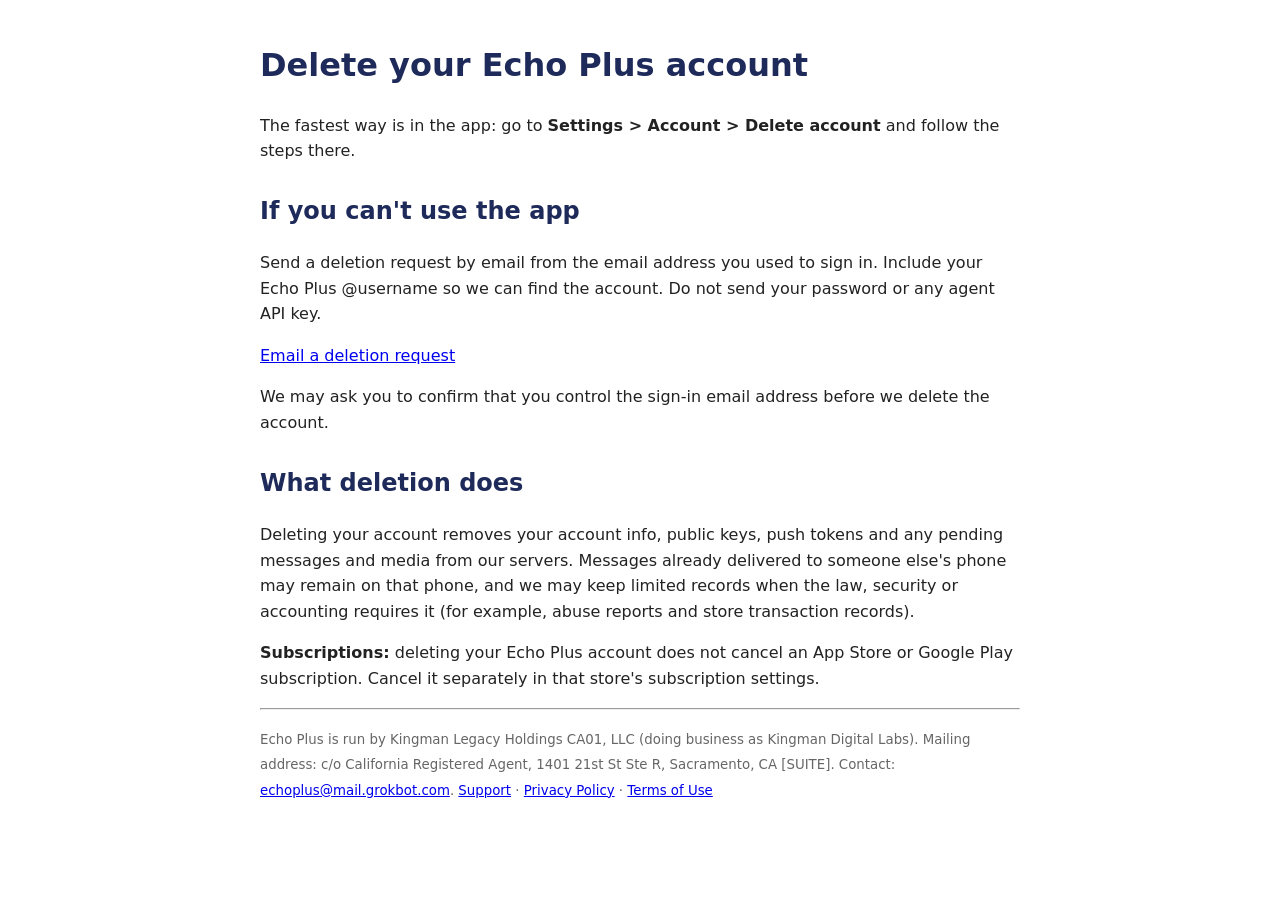
==== delete-account.html @ 05c06724 "Legal: policy fixes for launch (privacy, terms, support, deletion page)" ====
<!doctype html><html lang="en"><head><meta charset="utf-8"><meta name="viewport" content="width=device-width,initial-scale=1"><title>Delete Account - Echo Plus</title><style>body{font-family:system-ui,sans-serif;max-width:760px;margin:40px auto;padding:0 20px;line-height:1.6;color:#222}h1{color:#1e2a5a}h2{margin-top:28px;color:#1e2a5a}small{color:#666}</style></head><body><h1>Delete your Echo Plus account</h1><p>The fastest way is in the app: go to <b>Settings &gt; Account &gt; Delete account</b> and follow the steps there.</p><h2>If you can't use the app</h2><p>Send a deletion request by email from the email address you used to sign in. Include your Echo Plus @username so we can find the account. Do not send your password or any agent API key.</p><p><a href="mailto:echoplus@mail.grokbot.com?subject=Delete%20my%20Echo%20Plus%20account&amp;body=Please%20delete%20my%20Echo%20Plus%20account.%0A%0AMy%20%40username%20is%3A%20">Email a deletion request</a></p><p>We may ask you to confirm that you control the sign-in email address before we delete the account.</p><h2>What deletion does</h2><p>Deleting your account removes your account info, public keys, push tokens and any pending messages and media from our servers. Messages already delivered to someone else's phone may remain on that phone, and we may keep limited records when the law, security or accounting requires it (for example, abuse reports and store transaction records).</p><p><b>Subscriptions:</b> deleting your Echo Plus account does not cancel an App Store or Google Play subscription. Cancel it separately in that store's subscription settings.</p><hr><p><small>Echo Plus is run by Kingman Legacy Holdings CA01, LLC (doing business as Kingman Digital Labs). Mailing address: c/o California Registered Agent, 1401 21st St Ste R, Sacramento, CA [SUITE]. Contact: <a href="mailto:echoplus@mail.grokbot.com">echoplus@mail.grokbot.com</a>. <a href="support.html">Support</a> · <a href="privacy.html">Privacy Policy</a> · <a href="terms.html">Terms of Use</a></small></p></body></html>
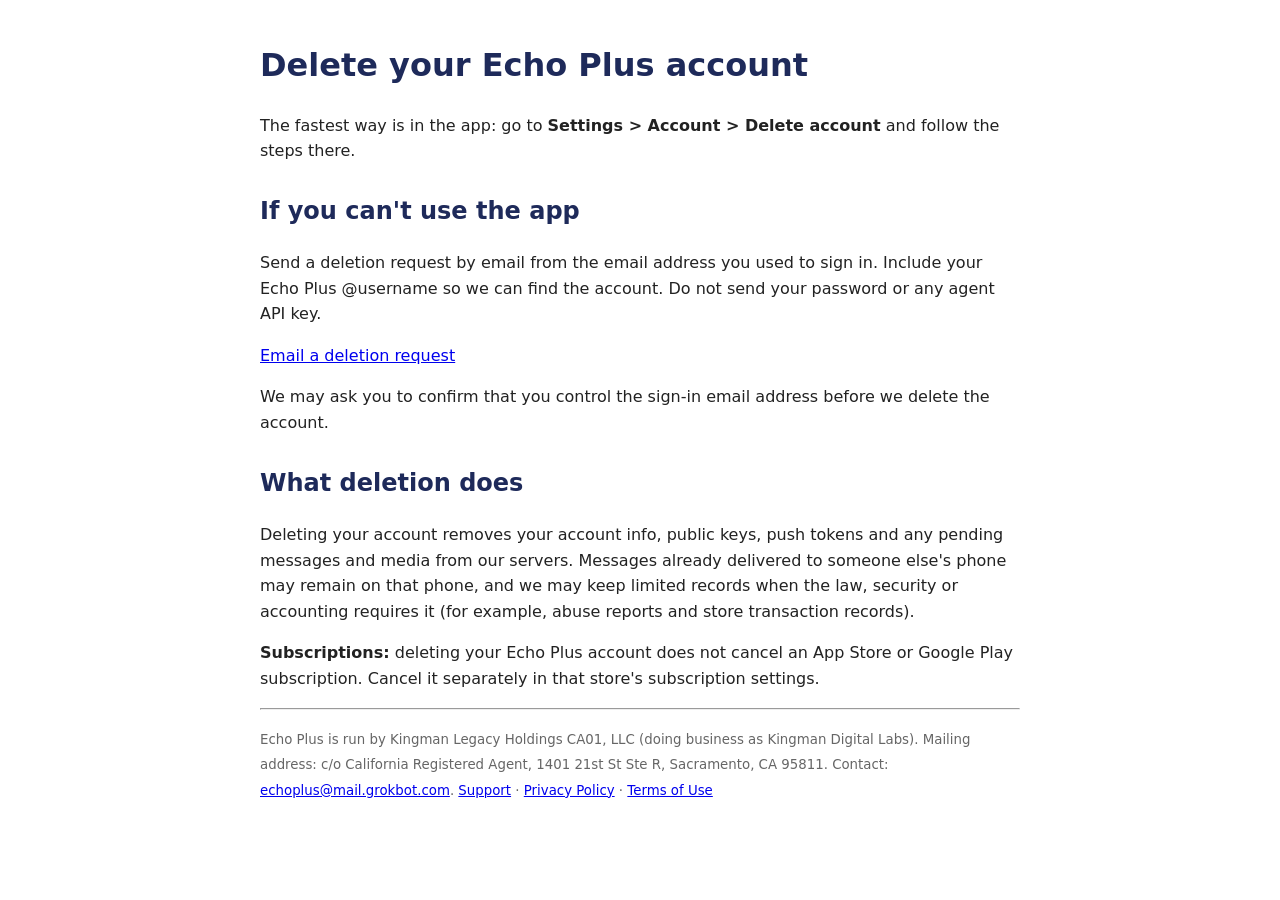
==== commit fbf3679d: "Legal: ZIP 95811 for mailing address on all 5 pages" ====
--- a/delete-account.html
+++ b/delete-account.html
@@ -1 +1 @@
-<!doctype html><html lang="en"><head><meta charset="utf-8"><meta name="viewport" content="width=device-width,initial-scale=1"><title>Delete Account - Echo Plus</title><style>body{font-family:system-ui,sans-serif;max-width:760px;margin:40px auto;padding:0 20px;line-height:1.6;color:#222}h1{color:#1e2a5a}h2{margin-top:28px;color:#1e2a5a}small{color:#666}</style></head><body><h1>Delete your Echo Plus account</h1><p>The fastest way is in the app: go to <b>Settings &gt; Account &gt; Delete account</b> and follow the steps there.</p><h2>If you can't use the app</h2><p>Send a deletion request by email from the email address you used to sign in. Include your Echo Plus @username so we can find the account. Do not send your password or any agent API key.</p><p><a href="mailto:echoplus@mail.grokbot.com?subject=Delete%20my%20Echo%20Plus%20account&amp;body=Please%20delete%20my%20Echo%20Plus%20account.%0A%0AMy%20%40username%20is%3A%20">Email a deletion request</a></p><p>We may ask you to confirm that you control the sign-in email address before we delete the account.</p><h2>What deletion does</h2><p>Deleting your account removes your account info, public keys, push tokens and any pending messages and media from our servers. Messages already delivered to someone else's phone may remain on that phone, and we may keep limited records when the law, security or accounting requires it (for example, abuse reports and store transaction records).</p><p><b>Subscriptions:</b> deleting your Echo Plus account does not cancel an App Store or Google Play subscription. Cancel it separately in that store's subscription settings.</p><hr><p><small>Echo Plus is run by Kingman Legacy Holdings CA01, LLC (doing business as Kingman Digital Labs). Mailing address: c/o California Registered Agent, 1401 21st St Ste R, Sacramento, CA [SUITE]. Contact: <a href="mailto:echoplus@mail.grokbot.com">echoplus@mail.grokbot.com</a>. <a href="support.html">Support</a> · <a href="privacy.html">Privacy Policy</a> · <a href="terms.html">Terms of Use</a></small></p></body></html>
+<!doctype html><html lang="en"><head><meta charset="utf-8"><meta name="viewport" content="width=device-width,initial-scale=1"><title>Delete Account - Echo Plus</title><style>body{font-family:system-ui,sans-serif;max-width:760px;margin:40px auto;padding:0 20px;line-height:1.6;color:#222}h1{color:#1e2a5a}h2{margin-top:28px;color:#1e2a5a}small{color:#666}</style></head><body><h1>Delete your Echo Plus account</h1><p>The fastest way is in the app: go to <b>Settings &gt; Account &gt; Delete account</b> and follow the steps there.</p><h2>If you can't use the app</h2><p>Send a deletion request by email from the email address you used to sign in. Include your Echo Plus @username so we can find the account. Do not send your password or any agent API key.</p><p><a href="mailto:echoplus@mail.grokbot.com?subject=Delete%20my%20Echo%20Plus%20account&amp;body=Please%20delete%20my%20Echo%20Plus%20account.%0A%0AMy%20%40username%20is%3A%20">Email a deletion request</a></p><p>We may ask you to confirm that you control the sign-in email address before we delete the account.</p><h2>What deletion does</h2><p>Deleting your account removes your account info, public keys, push tokens and any pending messages and media from our servers. Messages already delivered to someone else's phone may remain on that phone, and we may keep limited records when the law, security or accounting requires it (for example, abuse reports and store transaction records).</p><p><b>Subscriptions:</b> deleting your Echo Plus account does not cancel an App Store or Google Play subscription. Cancel it separately in that store's subscription settings.</p><hr><p><small>Echo Plus is run by Kingman Legacy Holdings CA01, LLC (doing business as Kingman Digital Labs). Mailing address: c/o California Registered Agent, 1401 21st St Ste R, Sacramento, CA 95811. Contact: <a href="mailto:echoplus@mail.grokbot.com">echoplus@mail.grokbot.com</a>. <a href="support.html">Support</a> · <a href="privacy.html">Privacy Policy</a> · <a href="terms.html">Terms of Use</a></small></p></body></html>
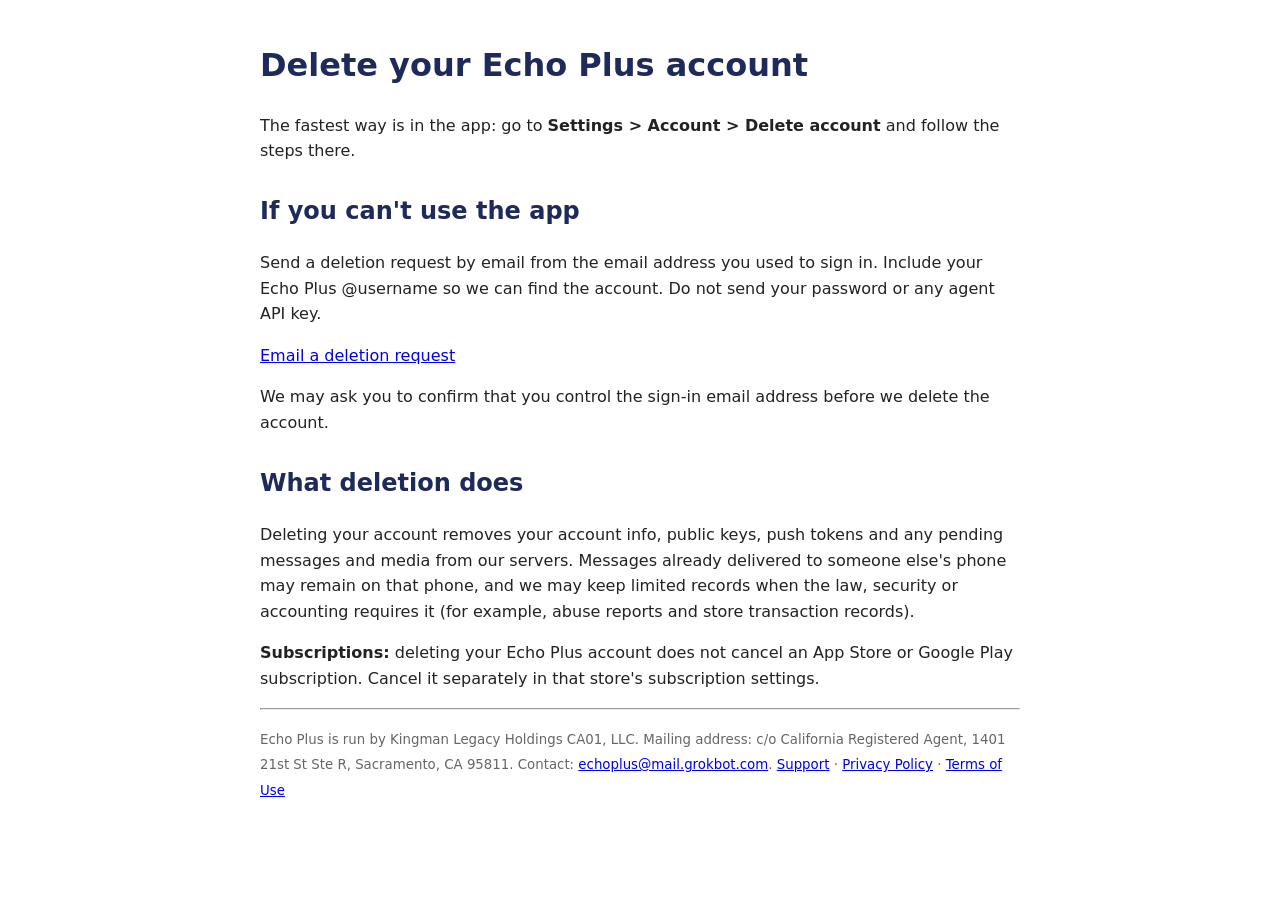
==== commit f0e64a2a: "Legal: drop 'Kingman Digital Labs' until rename is official" ====
--- a/delete-account.html
+++ b/delete-account.html
@@ -1 +1 @@
-<!doctype html><html lang="en"><head><meta charset="utf-8"><meta name="viewport" content="width=device-width,initial-scale=1"><title>Delete Account - Echo Plus</title><style>body{font-family:system-ui,sans-serif;max-width:760px;margin:40px auto;padding:0 20px;line-height:1.6;color:#222}h1{color:#1e2a5a}h2{margin-top:28px;color:#1e2a5a}small{color:#666}</style></head><body><h1>Delete your Echo Plus account</h1><p>The fastest way is in the app: go to <b>Settings &gt; Account &gt; Delete account</b> and follow the steps there.</p><h2>If you can't use the app</h2><p>Send a deletion request by email from the email address you used to sign in. Include your Echo Plus @username so we can find the account. Do not send your password or any agent API key.</p><p><a href="mailto:echoplus@mail.grokbot.com?subject=Delete%20my%20Echo%20Plus%20account&amp;body=Please%20delete%20my%20Echo%20Plus%20account.%0A%0AMy%20%40username%20is%3A%20">Email a deletion request</a></p><p>We may ask you to confirm that you control the sign-in email address before we delete the account.</p><h2>What deletion does</h2><p>Deleting your account removes your account info, public keys, push tokens and any pending messages and media from our servers. Messages already delivered to someone else's phone may remain on that phone, and we may keep limited records when the law, security or accounting requires it (for example, abuse reports and store transaction records).</p><p><b>Subscriptions:</b> deleting your Echo Plus account does not cancel an App Store or Google Play subscription. Cancel it separately in that store's subscription settings.</p><hr><p><small>Echo Plus is run by Kingman Legacy Holdings CA01, LLC (doing business as Kingman Digital Labs). Mailing address: c/o California Registered Agent, 1401 21st St Ste R, Sacramento, CA 95811. Contact: <a href="mailto:echoplus@mail.grokbot.com">echoplus@mail.grokbot.com</a>. <a href="support.html">Support</a> · <a href="privacy.html">Privacy Policy</a> · <a href="terms.html">Terms of Use</a></small></p></body></html>
+<!doctype html><html lang="en"><head><meta charset="utf-8"><meta name="viewport" content="width=device-width,initial-scale=1"><title>Delete Account - Echo Plus</title><style>body{font-family:system-ui,sans-serif;max-width:760px;margin:40px auto;padding:0 20px;line-height:1.6;color:#222}h1{color:#1e2a5a}h2{margin-top:28px;color:#1e2a5a}small{color:#666}</style></head><body><h1>Delete your Echo Plus account</h1><p>The fastest way is in the app: go to <b>Settings &gt; Account &gt; Delete account</b> and follow the steps there.</p><h2>If you can't use the app</h2><p>Send a deletion request by email from the email address you used to sign in. Include your Echo Plus @username so we can find the account. Do not send your password or any agent API key.</p><p><a href="mailto:echoplus@mail.grokbot.com?subject=Delete%20my%20Echo%20Plus%20account&amp;body=Please%20delete%20my%20Echo%20Plus%20account.%0A%0AMy%20%40username%20is%3A%20">Email a deletion request</a></p><p>We may ask you to confirm that you control the sign-in email address before we delete the account.</p><h2>What deletion does</h2><p>Deleting your account removes your account info, public keys, push tokens and any pending messages and media from our servers. Messages already delivered to someone else's phone may remain on that phone, and we may keep limited records when the law, security or accounting requires it (for example, abuse reports and store transaction records).</p><p><b>Subscriptions:</b> deleting your Echo Plus account does not cancel an App Store or Google Play subscription. Cancel it separately in that store's subscription settings.</p><hr><p><small>Echo Plus is run by Kingman Legacy Holdings CA01, LLC. Mailing address: c/o California Registered Agent, 1401 21st St Ste R, Sacramento, CA 95811. Contact: <a href="mailto:echoplus@mail.grokbot.com">echoplus@mail.grokbot.com</a>. <a href="support.html">Support</a> · <a href="privacy.html">Privacy Policy</a> · <a href="terms.html">Terms of Use</a></small></p></body></html>
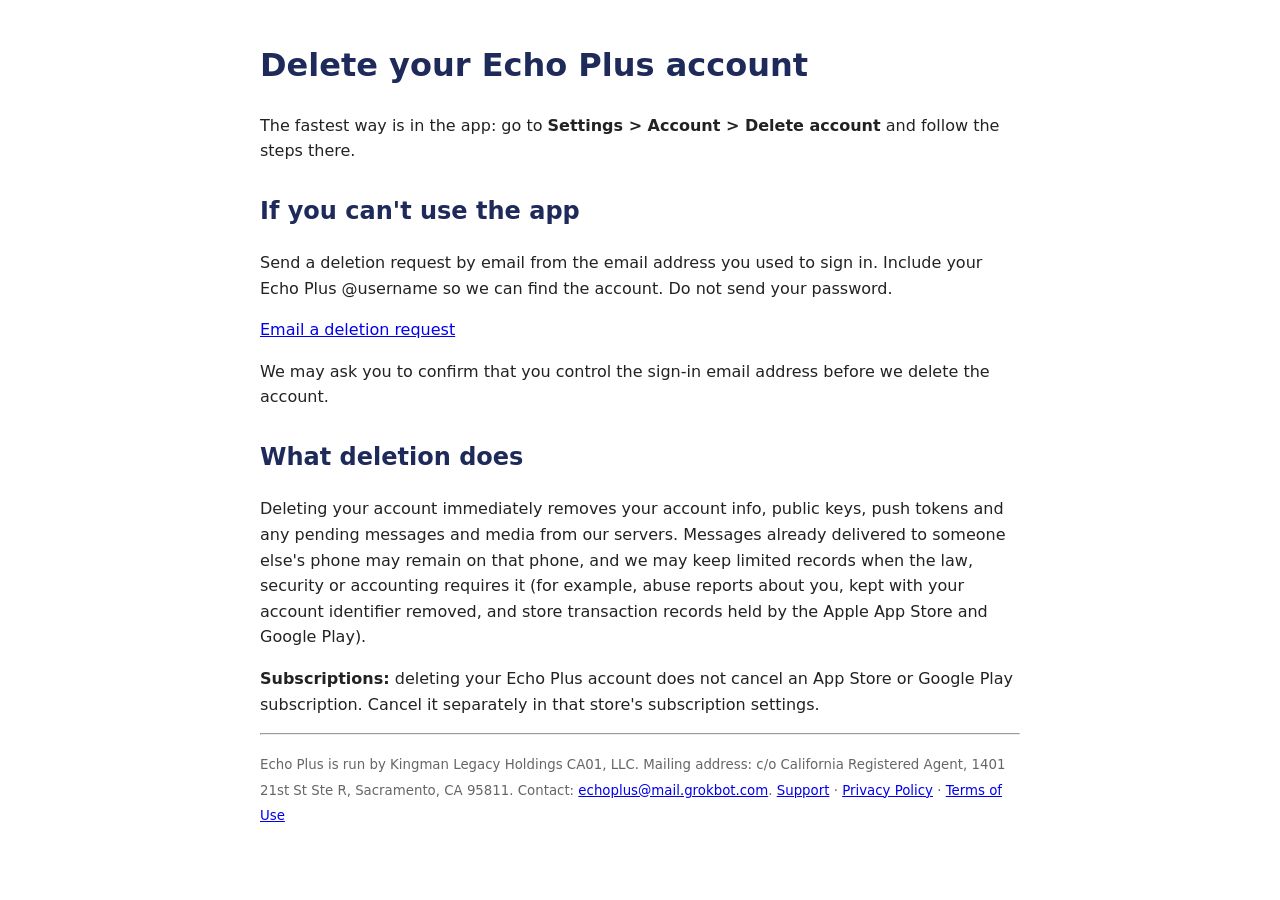
==== commit 685c22db: "Legal #8: approved policy fixes (BYOB out, 18+, retention, license, law enforcement, metadata, E2EE " ====
--- a/delete-account.html
+++ b/delete-account.html
@@ -1 +1 @@
-<!doctype html><html lang="en"><head><meta charset="utf-8"><meta name="viewport" content="width=device-width,initial-scale=1"><title>Delete Account - Echo Plus</title><style>body{font-family:system-ui,sans-serif;max-width:760px;margin:40px auto;padding:0 20px;line-height:1.6;color:#222}h1{color:#1e2a5a}h2{margin-top:28px;color:#1e2a5a}small{color:#666}</style></head><body><h1>Delete your Echo Plus account</h1><p>The fastest way is in the app: go to <b>Settings &gt; Account &gt; Delete account</b> and follow the steps there.</p><h2>If you can't use the app</h2><p>Send a deletion request by email from the email address you used to sign in. Include your Echo Plus @username so we can find the account. Do not send your password or any agent API key.</p><p><a href="mailto:echoplus@mail.grokbot.com?subject=Delete%20my%20Echo%20Plus%20account&amp;body=Please%20delete%20my%20Echo%20Plus%20account.%0A%0AMy%20%40username%20is%3A%20">Email a deletion request</a></p><p>We may ask you to confirm that you control the sign-in email address before we delete the account.</p><h2>What deletion does</h2><p>Deleting your account removes your account info, public keys, push tokens and any pending messages and media from our servers. Messages already delivered to someone else's phone may remain on that phone, and we may keep limited records when the law, security or accounting requires it (for example, abuse reports and store transaction records).</p><p><b>Subscriptions:</b> deleting your Echo Plus account does not cancel an App Store or Google Play subscription. Cancel it separately in that store's subscription settings.</p><hr><p><small>Echo Plus is run by Kingman Legacy Holdings CA01, LLC. Mailing address: c/o California Registered Agent, 1401 21st St Ste R, Sacramento, CA 95811. Contact: <a href="mailto:echoplus@mail.grokbot.com">echoplus@mail.grokbot.com</a>. <a href="support.html">Support</a> · <a href="privacy.html">Privacy Policy</a> · <a href="terms.html">Terms of Use</a></small></p></body></html>
+<!doctype html><html lang="en"><head><meta charset="utf-8"><meta name="viewport" content="width=device-width,initial-scale=1"><title>Delete Account - Echo Plus</title><style>body{font-family:system-ui,sans-serif;max-width:760px;margin:40px auto;padding:0 20px;line-height:1.6;color:#222}h1{color:#1e2a5a}h2{margin-top:28px;color:#1e2a5a}small{color:#666}</style></head><body><h1>Delete your Echo Plus account</h1><p>The fastest way is in the app: go to <b>Settings &gt; Account &gt; Delete account</b> and follow the steps there.</p><h2>If you can't use the app</h2><p>Send a deletion request by email from the email address you used to sign in. Include your Echo Plus @username so we can find the account. Do not send your password.</p><p><a href="mailto:echoplus@mail.grokbot.com?subject=Delete%20my%20Echo%20Plus%20account&amp;body=Please%20delete%20my%20Echo%20Plus%20account.%0A%0AMy%20%40username%20is%3A%20">Email a deletion request</a></p><p>We may ask you to confirm that you control the sign-in email address before we delete the account.</p><h2>What deletion does</h2><p>Deleting your account immediately removes your account info, public keys, push tokens and any pending messages and media from our servers. Messages already delivered to someone else's phone may remain on that phone, and we may keep limited records when the law, security or accounting requires it (for example, abuse reports about you, kept with your account identifier removed, and store transaction records held by the Apple App Store and Google Play).</p><p><b>Subscriptions:</b> deleting your Echo Plus account does not cancel an App Store or Google Play subscription. Cancel it separately in that store's subscription settings.</p><hr><p><small>Echo Plus is run by Kingman Legacy Holdings CA01, LLC. Mailing address: c/o California Registered Agent, 1401 21st St Ste R, Sacramento, CA 95811. Contact: <a href="mailto:echoplus@mail.grokbot.com">echoplus@mail.grokbot.com</a>. <a href="support.html">Support</a> · <a href="privacy.html">Privacy Policy</a> · <a href="terms.html">Terms of Use</a></small></p></body></html>
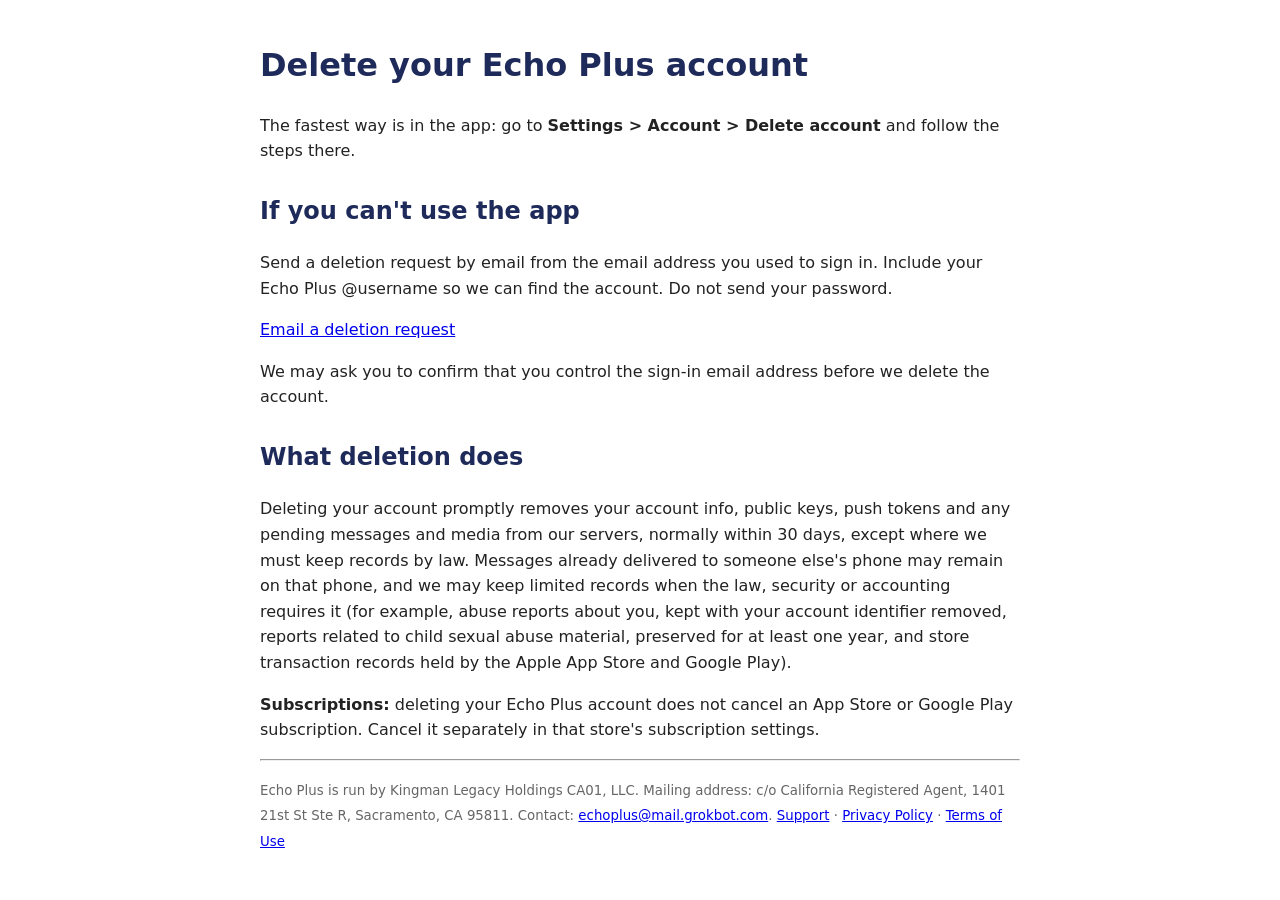
==== commit a56b7ec5: "Legal do-now text pack (John-approved) 1) Home encryption wording now matches Privacy: designed to b" ====
--- a/delete-account.html
+++ b/delete-account.html
@@ -1 +1 @@
-<!doctype html><html lang="en"><head><meta charset="utf-8"><meta name="viewport" content="width=device-width,initial-scale=1"><title>Delete Account - Echo Plus</title><style>body{font-family:system-ui,sans-serif;max-width:760px;margin:40px auto;padding:0 20px;line-height:1.6;color:#222}h1{color:#1e2a5a}h2{margin-top:28px;color:#1e2a5a}small{color:#666}</style></head><body><h1>Delete your Echo Plus account</h1><p>The fastest way is in the app: go to <b>Settings &gt; Account &gt; Delete account</b> and follow the steps there.</p><h2>If you can't use the app</h2><p>Send a deletion request by email from the email address you used to sign in. Include your Echo Plus @username so we can find the account. Do not send your password.</p><p><a href="mailto:echoplus@mail.grokbot.com?subject=Delete%20my%20Echo%20Plus%20account&amp;body=Please%20delete%20my%20Echo%20Plus%20account.%0A%0AMy%20%40username%20is%3A%20">Email a deletion request</a></p><p>We may ask you to confirm that you control the sign-in email address before we delete the account.</p><h2>What deletion does</h2><p>Deleting your account immediately removes your account info, public keys, push tokens and any pending messages and media from our servers. Messages already delivered to someone else's phone may remain on that phone, and we may keep limited records when the law, security or accounting requires it (for example, abuse reports about you, kept with your account identifier removed, and store transaction records held by the Apple App Store and Google Play).</p><p><b>Subscriptions:</b> deleting your Echo Plus account does not cancel an App Store or Google Play subscription. Cancel it separately in that store's subscription settings.</p><hr><p><small>Echo Plus is run by Kingman Legacy Holdings CA01, LLC. Mailing address: c/o California Registered Agent, 1401 21st St Ste R, Sacramento, CA 95811. Contact: <a href="mailto:echoplus@mail.grokbot.com">echoplus@mail.grokbot.com</a>. <a href="support.html">Support</a> · <a href="privacy.html">Privacy Policy</a> · <a href="terms.html">Terms of Use</a></small></p></body></html>
+<!doctype html><html lang="en"><head><meta charset="utf-8"><meta name="viewport" content="width=device-width,initial-scale=1"><title>Delete Account - Echo Plus</title><style>body{font-family:system-ui,sans-serif;max-width:760px;margin:40px auto;padding:0 20px;line-height:1.6;color:#222}h1{color:#1e2a5a}h2{margin-top:28px;color:#1e2a5a}small{color:#666}</style></head><body><h1>Delete your Echo Plus account</h1><p>The fastest way is in the app: go to <b>Settings &gt; Account &gt; Delete account</b> and follow the steps there.</p><h2>If you can't use the app</h2><p>Send a deletion request by email from the email address you used to sign in. Include your Echo Plus @username so we can find the account. Do not send your password.</p><p><a href="mailto:echoplus@mail.grokbot.com?subject=Delete%20my%20Echo%20Plus%20account&amp;body=Please%20delete%20my%20Echo%20Plus%20account.%0A%0AMy%20%40username%20is%3A%20">Email a deletion request</a></p><p>We may ask you to confirm that you control the sign-in email address before we delete the account.</p><h2>What deletion does</h2><p>Deleting your account promptly removes your account info, public keys, push tokens and any pending messages and media from our servers, normally within 30 days, except where we must keep records by law. Messages already delivered to someone else's phone may remain on that phone, and we may keep limited records when the law, security or accounting requires it (for example, abuse reports about you, kept with your account identifier removed, reports related to child sexual abuse material, preserved for at least one year, and store transaction records held by the Apple App Store and Google Play).</p><p><b>Subscriptions:</b> deleting your Echo Plus account does not cancel an App Store or Google Play subscription. Cancel it separately in that store's subscription settings.</p><hr><p><small>Echo Plus is run by Kingman Legacy Holdings CA01, LLC. Mailing address: c/o California Registered Agent, 1401 21st St Ste R, Sacramento, CA 95811. Contact: <a href="mailto:echoplus@mail.grokbot.com">echoplus@mail.grokbot.com</a>. <a href="support.html">Support</a> · <a href="privacy.html">Privacy Policy</a> · <a href="terms.html">Terms of Use</a></small></p></body></html>
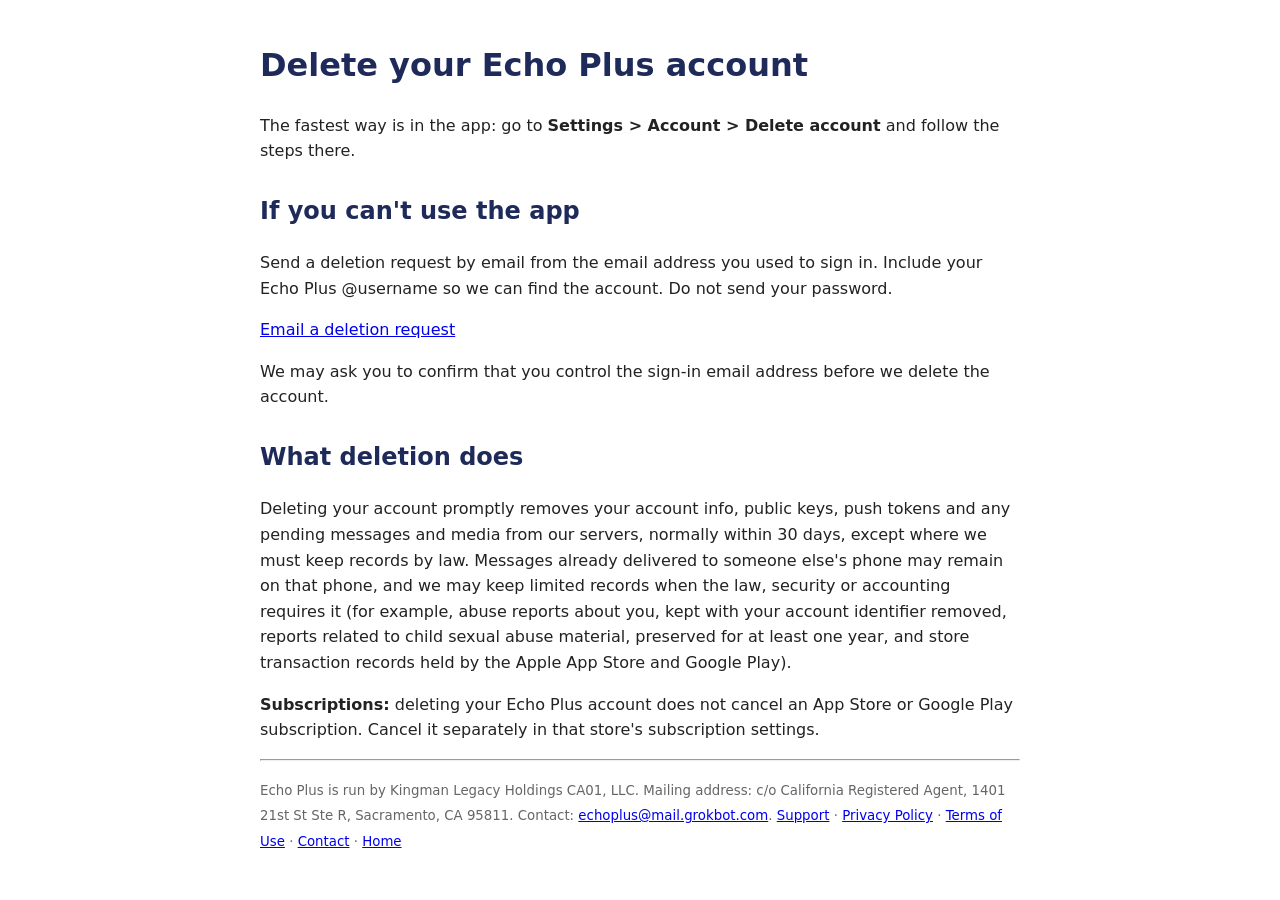
==== commit ce1a75fd: "Publish polished launch website: new home page, About, Contact, 404, shared style.css and screenshot" ====
--- a/delete-account.html
+++ b/delete-account.html
@@ -1 +1 @@
-<!doctype html><html lang="en"><head><meta charset="utf-8"><meta name="viewport" content="width=device-width,initial-scale=1"><title>Delete Account - Echo Plus</title><style>body{font-family:system-ui,sans-serif;max-width:760px;margin:40px auto;padding:0 20px;line-height:1.6;color:#222}h1{color:#1e2a5a}h2{margin-top:28px;color:#1e2a5a}small{color:#666}</style></head><body><h1>Delete your Echo Plus account</h1><p>The fastest way is in the app: go to <b>Settings &gt; Account &gt; Delete account</b> and follow the steps there.</p><h2>If you can't use the app</h2><p>Send a deletion request by email from the email address you used to sign in. Include your Echo Plus @username so we can find the account. Do not send your password.</p><p><a href="mailto:echoplus@mail.grokbot.com?subject=Delete%20my%20Echo%20Plus%20account&amp;body=Please%20delete%20my%20Echo%20Plus%20account.%0A%0AMy%20%40username%20is%3A%20">Email a deletion request</a></p><p>We may ask you to confirm that you control the sign-in email address before we delete the account.</p><h2>What deletion does</h2><p>Deleting your account promptly removes your account info, public keys, push tokens and any pending messages and media from our servers, normally within 30 days, except where we must keep records by law. Messages already delivered to someone else's phone may remain on that phone, and we may keep limited records when the law, security or accounting requires it (for example, abuse reports about you, kept with your account identifier removed, reports related to child sexual abuse material, preserved for at least one year, and store transaction records held by the Apple App Store and Google Play).</p><p><b>Subscriptions:</b> deleting your Echo Plus account does not cancel an App Store or Google Play subscription. Cancel it separately in that store's subscription settings.</p><hr><p><small>Echo Plus is run by Kingman Legacy Holdings CA01, LLC. Mailing address: c/o California Registered Agent, 1401 21st St Ste R, Sacramento, CA 95811. Contact: <a href="mailto:echoplus@mail.grokbot.com">echoplus@mail.grokbot.com</a>. <a href="support.html">Support</a> · <a href="privacy.html">Privacy Policy</a> · <a href="terms.html">Terms of Use</a></small></p></body></html>
+<!doctype html><html lang="en"><head><meta charset="utf-8"><meta name="viewport" content="width=device-width,initial-scale=1"><title>Delete Account - Echo Plus</title><style>body{font-family:system-ui,sans-serif;max-width:760px;margin:40px auto;padding:0 20px;line-height:1.6;color:#222}h1{color:#1e2a5a}h2{margin-top:28px;color:#1e2a5a}small{color:#666}</style></head><body><h1>Delete your Echo Plus account</h1><p>The fastest way is in the app: go to <b>Settings &gt; Account &gt; Delete account</b> and follow the steps there.</p><h2>If you can't use the app</h2><p>Send a deletion request by email from the email address you used to sign in. Include your Echo Plus @username so we can find the account. Do not send your password.</p><p><a href="mailto:echoplus@mail.grokbot.com?subject=Delete%20my%20Echo%20Plus%20account&amp;body=Please%20delete%20my%20Echo%20Plus%20account.%0A%0AMy%20%40username%20is%3A%20">Email a deletion request</a></p><p>We may ask you to confirm that you control the sign-in email address before we delete the account.</p><h2>What deletion does</h2><p>Deleting your account promptly removes your account info, public keys, push tokens and any pending messages and media from our servers, normally within 30 days, except where we must keep records by law. Messages already delivered to someone else's phone may remain on that phone, and we may keep limited records when the law, security or accounting requires it (for example, abuse reports about you, kept with your account identifier removed, reports related to child sexual abuse material, preserved for at least one year, and store transaction records held by the Apple App Store and Google Play).</p><p><b>Subscriptions:</b> deleting your Echo Plus account does not cancel an App Store or Google Play subscription. Cancel it separately in that store's subscription settings.</p><hr><p><small>Echo Plus is run by Kingman Legacy Holdings CA01, LLC. Mailing address: c/o California Registered Agent, 1401 21st St Ste R, Sacramento, CA 95811. Contact: <a href="mailto:echoplus@mail.grokbot.com">echoplus@mail.grokbot.com</a>. <a href="support.html">Support</a> · <a href="privacy.html">Privacy Policy</a> · <a href="terms.html">Terms of Use</a> · <a href="contact.html">Contact</a> · <a href="index.html">Home</a></small></p></body></html>
